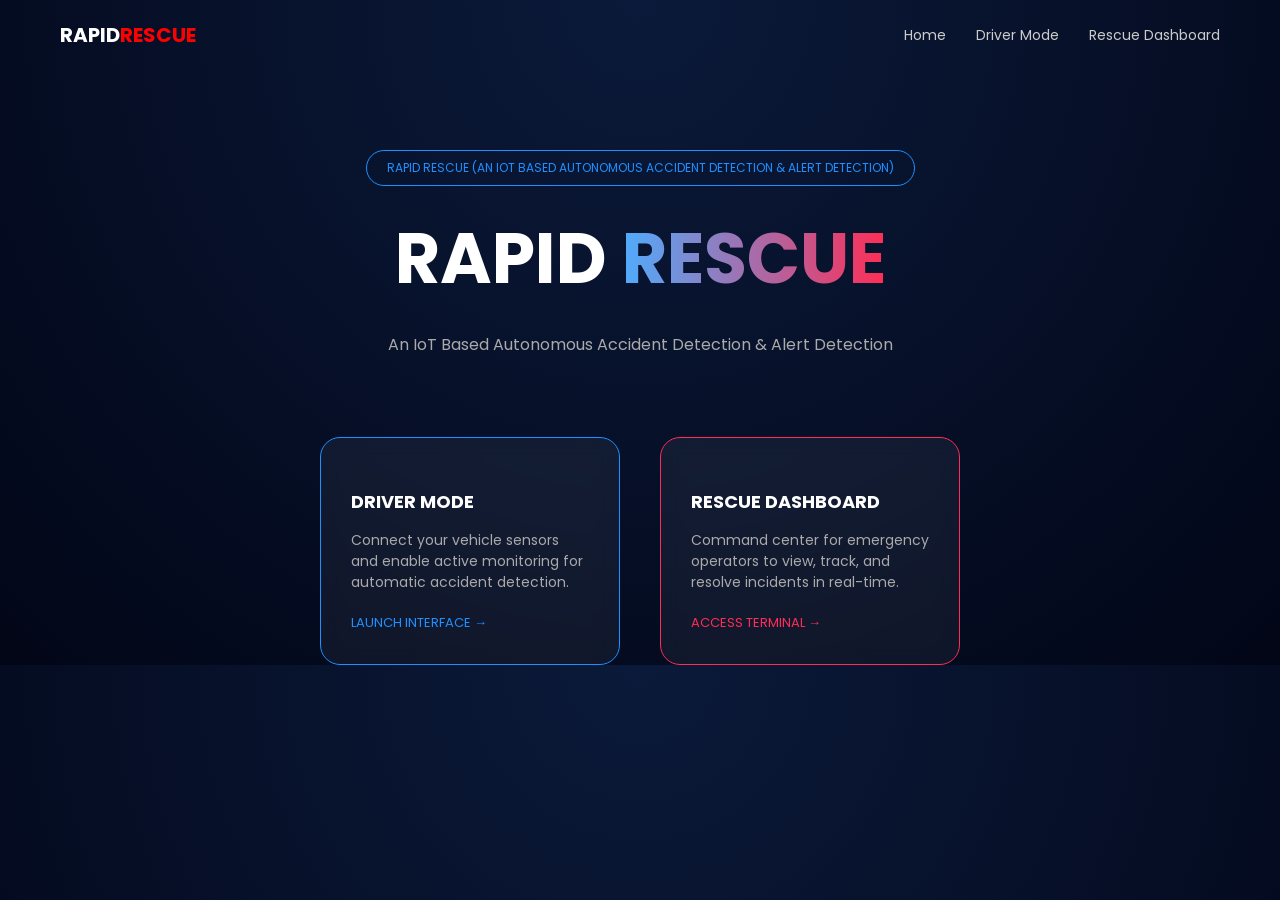
==== index.html @ c8e14a7a "Initial commit - Rapid Rescue" ====
<!DOCTYPE html>
<html>
<head>
  <title>Rapid Rescue</title>

  <!-- Google Font -->
  <link href="https://fonts.googleapis.com/css2?family=Poppins:wght@300;500;700&display=swap" rel="stylesheet">

  <style>

    * {
      margin: 0;
      padding: 0;
      box-sizing: border-box;
      font-family: 'Poppins', sans-serif;
    }

    body {
      background: radial-gradient(circle at top, #0b1a3a, #020617);
      color: white;
    }

    /* 🔥 NAVBAR */
    .navbar {
      display: flex;
      justify-content: space-between;
      align-items: center;
      padding: 20px 60px;
    }

    .logo {
      font-weight: 700;
      font-size: 20px;
    }

    .logo span {
      color: red;
    }

    .nav-links {
      display: flex;
      gap: 30px;
    }

    .nav-links a {
      text-decoration: none;
      color: #ccc;
      font-size: 14px;
    }

    .nav-links a:hover {
      color: white;
    }

    /* 🔥 HERO */
    .hero {
      text-align: center;
      margin-top: 80px;
    }

    .tag {
      border: 1px solid #1e90ff;
      display: inline-block;
      padding: 8px 20px;
      border-radius: 20px;
      font-size: 12px;
      color: #1e90ff;
      margin-bottom: 20px;
    }

    .title {
      font-size: 70px;
      font-weight: 700;
    }

    .gradient {
      background: linear-gradient(90deg, #4facfe, #ff2d55);
      -webkit-background-clip: text;
      color: transparent;
    }

    .subtitle {
      margin-top: 20px;
      color: #aaa;
      font-size: 16px;
    }

    /* 🔥 CARDS */
    .cards {
      display: flex;
      justify-content: center;
      gap: 40px;
      margin-top: 80px;
    }

    .card {
      width: 300px;
      padding: 30px;
      border-radius: 20px;
      backdrop-filter: blur(10px);
      background: rgba(255,255,255,0.05);
      border: 1px solid rgba(255,255,255,0.1);
      transition: 0.3s;
    }

    .card:hover {
      transform: translateY(-10px);
    }

    .card h3 {
      margin-top: 20px;
      font-size: 18px;
    }

    .card p {
      margin-top: 15px;
      color: #aaa;
      font-size: 14px;
    }

    .card a {
      display: inline-block;
      margin-top: 20px;
      text-decoration: none;
      font-size: 13px;
    }

    .blue {
      border: 1px solid #1e90ff;
    }

    .blue a {
      color: #1e90ff;
    }

    .red {
      border: 1px solid #ff2d55;
    }

    .red a {
      color: #ff2d55;
    }

  </style>
</head>

<body>

<!-- 🔥 NAVBAR -->
<div class="navbar">
  <div class="logo">RAPID<span>RESCUE</span></div>

  <div class="nav-links">
    <a href="#">Home</a>
    <a href="driver/driver.html">Driver Mode</a>
    <a href="rescue/rescue.html">Rescue Dashboard</a>
  </div>
</div>

<!-- 🔥 HERO -->
<div class="hero">

  <div class="tag">
    RAPID RESCUE (AN IOT BASED AUTONOMOUS ACCIDENT DETECTION & ALERT DETECTION)
  </div>

  <div class="title">
    RAPID <span class="gradient">RESCUE</span>
  </div>

  <div class="subtitle">
    An IoT Based Autonomous Accident Detection & Alert Detection
  </div>

</div>

<!-- 🔥 CARDS -->
<div class="cards">

  <div class="card blue">
    <h3>DRIVER MODE</h3>
    <p>
      Connect your vehicle sensors and enable active monitoring for automatic accident detection.
    </p>
    <a href="driver/driver.html">LAUNCH INTERFACE →</a>
  </div>

  <div class="card red">
    <h3>RESCUE DASHBOARD</h3>
    <p>
      Command center for emergency operators to view, track, and resolve incidents in real-time.
    </p>
    <a href="rescue/rescue.html">ACCESS TERMINAL →</a>
  </div>

</div>

</body>
</html>
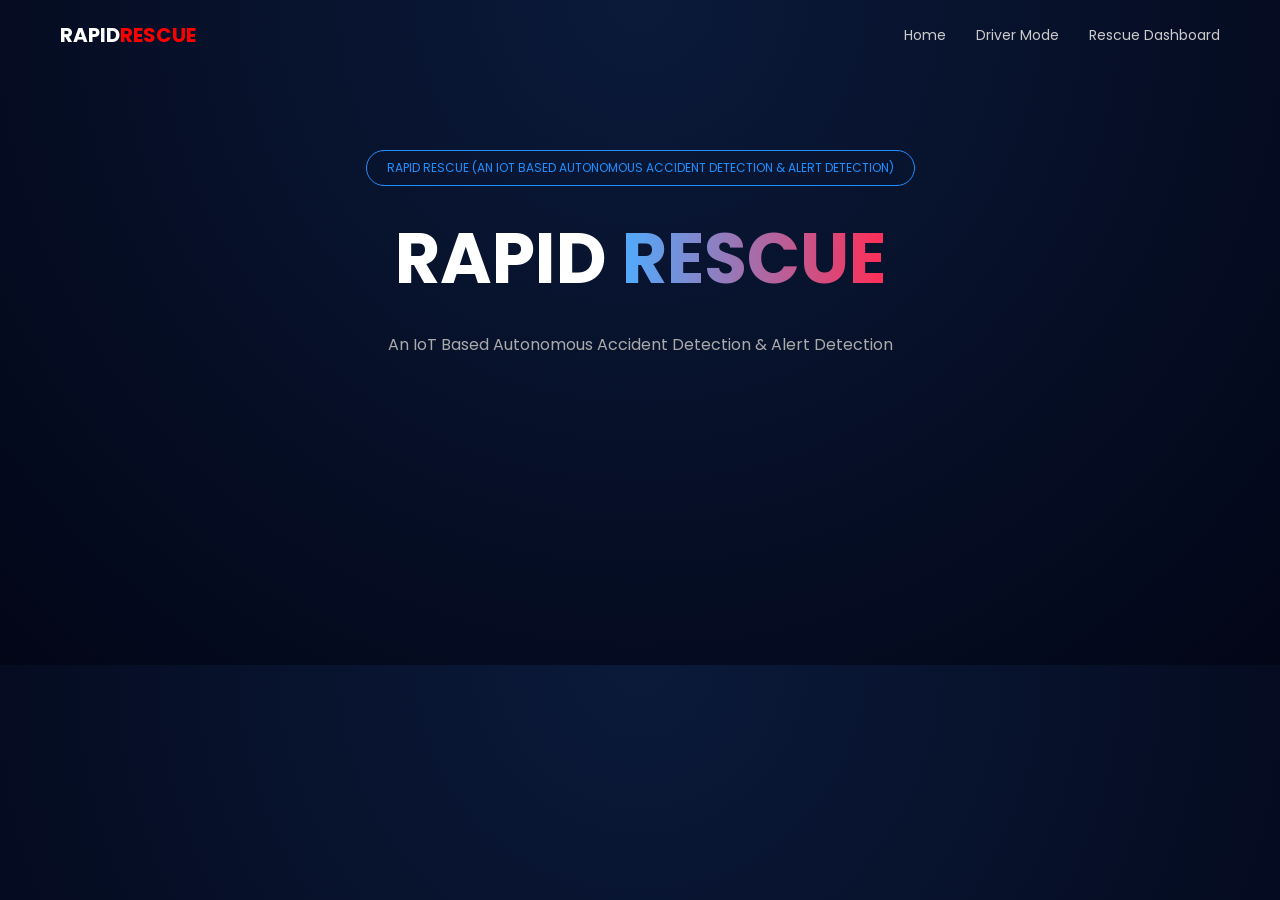
==== commit f2b03e71: "Improved UI and fixed bugs" ====
--- a/index.html
+++ b/index.html
@@ -3,7 +3,6 @@
 <head>
   <title>Rapid Rescue</title>
 
-  <!-- Google Font -->
   <link href="https://fonts.googleapis.com/css2?family=Poppins:wght@300;500;700&display=swap" rel="stylesheet">
 
   <style>
@@ -20,7 +19,6 @@
       color: white;
     }
 
-    /* 🔥 NAVBAR */
     .navbar {
       display: flex;
       justify-content: space-between;
@@ -52,10 +50,20 @@
       color: white;
     }
 
-    /* 🔥 HERO */
     .hero {
       text-align: center;
       margin-top: 80px;
+    }
+
+    .tag, .subtitle {
+      opacity: 0;
+      transform: translateY(20px);
+      transition: 0.6s ease;
+    }
+
+    .show {
+      opacity: 1;
+      transform: translateY(0);
     }
 
     .tag {
@@ -76,6 +84,7 @@
     .gradient {
       background: linear-gradient(90deg, #4facfe, #ff2d55);
       -webkit-background-clip: text;
+      background-clip: text;
       color: transparent;
     }
 
@@ -85,7 +94,6 @@
       font-size: 16px;
     }
 
-    /* 🔥 CARDS */
     .cards {
       display: flex;
       justify-content: center;
@@ -101,6 +109,8 @@
       background: rgba(255,255,255,0.05);
       border: 1px solid rgba(255,255,255,0.1);
       transition: 0.3s;
+      opacity: 0;
+      will-change: transform;
     }
 
     .card:hover {
@@ -141,12 +151,31 @@
       color: #ff2d55;
     }
 
+    /* 🔥 DROP + BOUNCE */
+    @keyframes dropBounce {
+      0% { transform: translateY(-300px); opacity: 0; }
+      60% { transform: translateY(30px); opacity: 1; }
+      80% { transform: translateY(-10px); }
+      100% { transform: translateY(0); }
+    }
+
+    /* 🔥 SHADOW IMPACT */
+    @keyframes shadowImpact {
+      0% { box-shadow: 0 0 0 rgba(0,0,0,0); }
+      50% { box-shadow: 0 25px 40px rgba(0,0,0,0.6); }
+      100% { box-shadow: 0 10px 20px rgba(0,0,0,0.3); }
+    }
+
+    .show-drop {
+      animation: dropBounce 0.9s ease forwards, shadowImpact 0.9s ease forwards;
+      opacity: 1 !important;
+    }
+
   </style>
 </head>
 
 <body>
 
-<!-- 🔥 NAVBAR -->
 <div class="navbar">
   <div class="logo">RAPID<span>RESCUE</span></div>
 
@@ -157,24 +186,23 @@
   </div>
 </div>
 
-<!-- 🔥 HERO -->
 <div class="hero">
 
-  <div class="tag">
+  <div class="tag" id="tag">
     RAPID RESCUE (AN IOT BASED AUTONOMOUS ACCIDENT DETECTION & ALERT DETECTION)
   </div>
 
   <div class="title">
-    RAPID <span class="gradient">RESCUE</span>
-  </div>
-
-  <div class="subtitle">
+    <span id="rapidText"></span>
+    <span class="gradient" id="rescueText"> RESCUE</span>
+  </div>
+
+  <div class="subtitle" id="subtitle">
     An IoT Based Autonomous Accident Detection & Alert Detection
   </div>
 
 </div>
 
-<!-- 🔥 CARDS -->
 <div class="cards">
 
   <div class="card blue">
@@ -195,5 +223,63 @@
 
 </div>
 
+<script>
+
+// RAPID animation
+const rapid = "RAPID";
+const rapidEl = document.getElementById("rapidText");
+
+rapid.split("").forEach((char, i) => {
+  const span = document.createElement("span");
+  span.innerText = char;
+  span.style.opacity = "0";
+  span.style.display = "inline-block";
+  span.style.transition = "0.2s ease";
+
+  rapidEl.appendChild(span);
+
+  setTimeout(() => {
+    span.style.opacity = "1";
+  }, i * 80);
+});
+
+const rapidTime = rapid.length * 80;
+
+// RESCUE animation
+const rescue = document.getElementById("rescueText");
+rescue.style.opacity = "0";
+
+setTimeout(() => {
+  rescue.style.opacity = "1";
+}, rapidTime + 200);
+
+// TAG + SUBTITLE
+setTimeout(() => {
+  document.getElementById("tag").classList.add("show");
+  document.getElementById("subtitle").classList.add("show");
+}, rapidTime + 700);
+
+// CARDS DROP + SHADOW IMPACT
+setTimeout(() => {
+  const cards = document.querySelectorAll(".card");
+
+  cards[0].classList.add("show-drop");
+
+  setTimeout(() => {
+    cards[1].classList.add("show-drop");
+  }, 200);
+
+  // LOCK FINAL STATE
+  setTimeout(() => {
+    cards.forEach(card => {
+      card.style.opacity = "1";
+      card.style.transform = "translateY(0)";
+    });
+  }, 1200);
+
+}, rapidTime + 1200);
+
+</script>
+
 </body>
 </html>
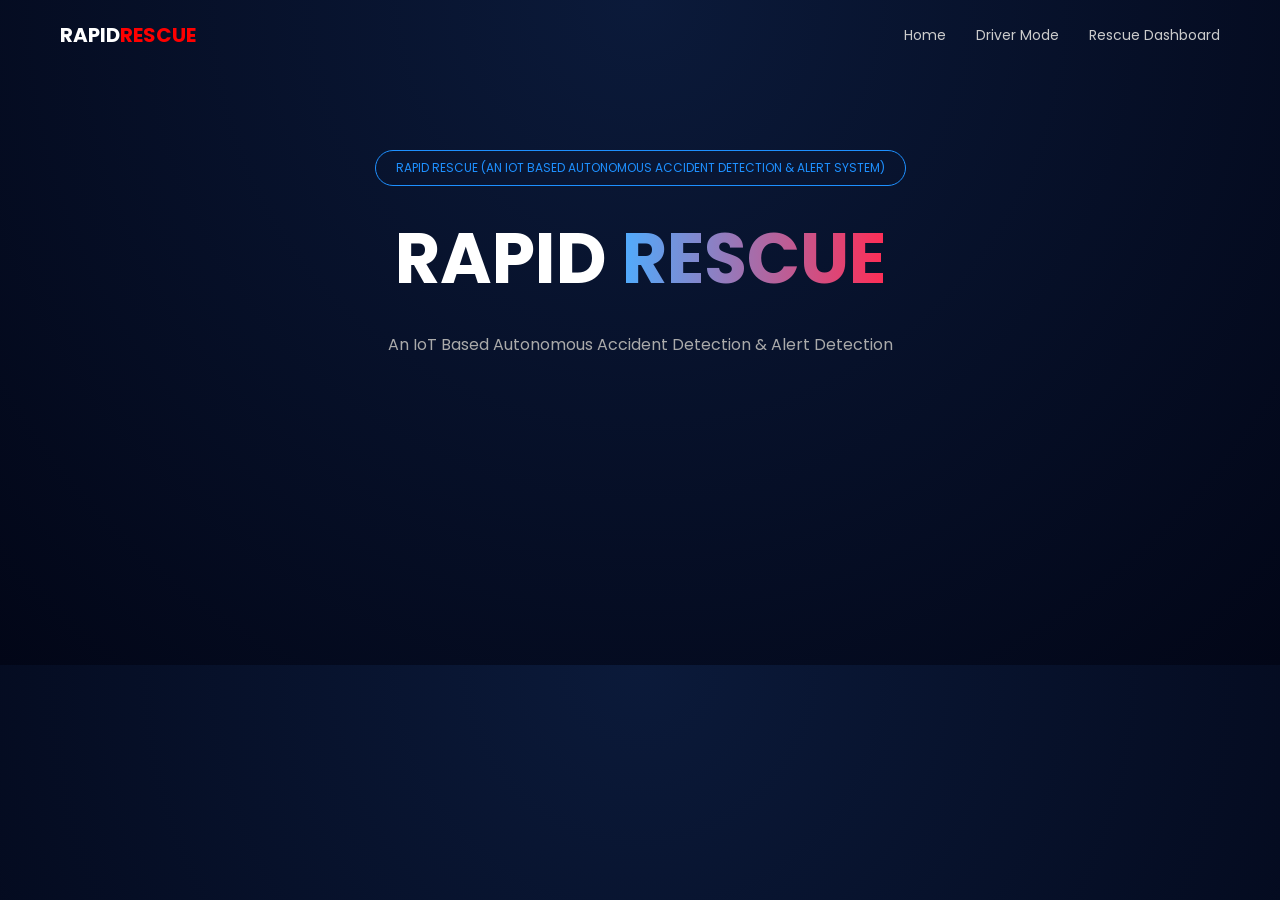
==== commit 51500dae: "Updated feature / UI / bug fix" ====
--- a/index.html
+++ b/index.html
@@ -189,7 +189,7 @@
 <div class="hero">
 
   <div class="tag" id="tag">
-    RAPID RESCUE (AN IOT BASED AUTONOMOUS ACCIDENT DETECTION & ALERT DETECTION)
+    RAPID RESCUE (AN IOT BASED AUTONOMOUS ACCIDENT DETECTION & ALERT SYSTEM)
   </div>
 
   <div class="title">
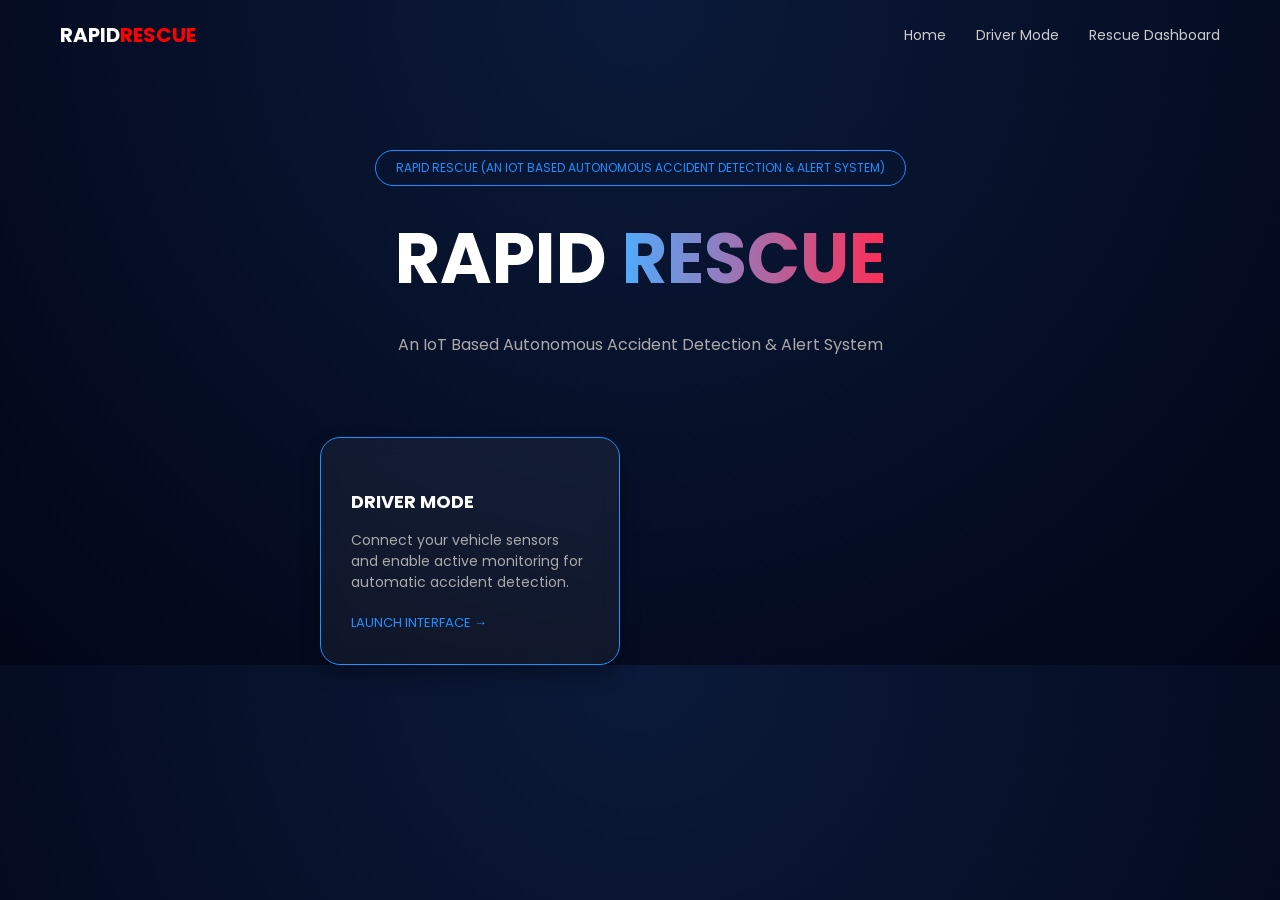
==== commit 8168188e: "Updated feature / UI / bug fix" ====
--- a/index.html
+++ b/index.html
@@ -198,7 +198,7 @@
   </div>
 
   <div class="subtitle" id="subtitle">
-    An IoT Based Autonomous Accident Detection & Alert Detection
+    An IoT Based Autonomous Accident Detection & Alert System
   </div>
 
 </div>
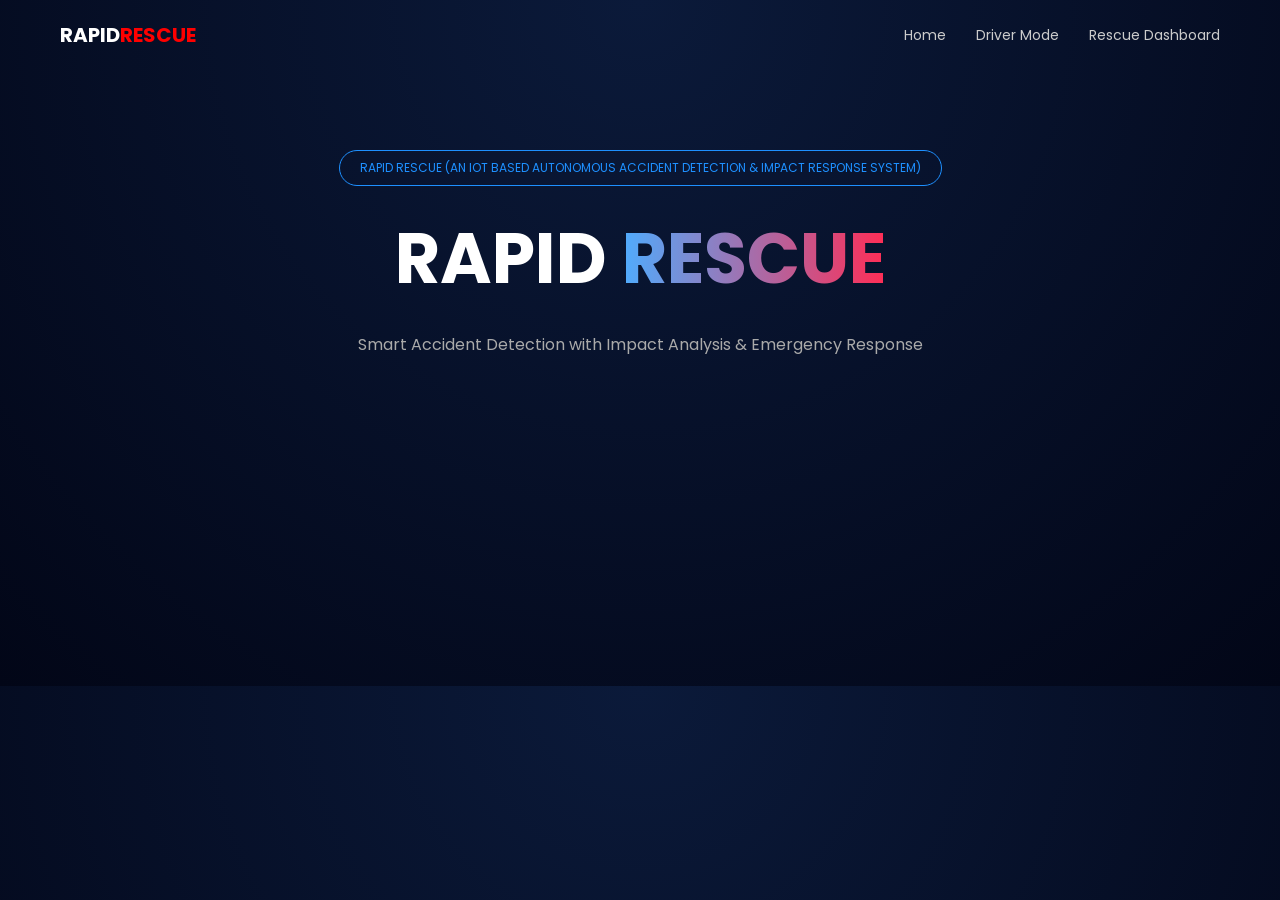
==== commit f351acc0: "Updated rescue dashboard, siren, analytics, crash speed logic" ====
--- a/index.html
+++ b/index.html
@@ -6,7 +6,6 @@
   <link href="https://fonts.googleapis.com/css2?family=Poppins:wght@300;500;700&display=swap" rel="stylesheet">
 
   <style>
-
     * {
       margin: 0;
       padding: 0;
@@ -151,7 +150,6 @@
       color: #ff2d55;
     }
 
-    /* 🔥 DROP + BOUNCE */
     @keyframes dropBounce {
       0% { transform: translateY(-300px); opacity: 0; }
       60% { transform: translateY(30px); opacity: 1; }
@@ -159,7 +157,6 @@
       100% { transform: translateY(0); }
     }
 
-    /* 🔥 SHADOW IMPACT */
     @keyframes shadowImpact {
       0% { box-shadow: 0 0 0 rgba(0,0,0,0); }
       50% { box-shadow: 0 25px 40px rgba(0,0,0,0.6); }
@@ -170,7 +167,6 @@
       animation: dropBounce 0.9s ease forwards, shadowImpact 0.9s ease forwards;
       opacity: 1 !important;
     }
-
   </style>
 </head>
 
@@ -189,7 +185,7 @@
 <div class="hero">
 
   <div class="tag" id="tag">
-    RAPID RESCUE (AN IOT BASED AUTONOMOUS ACCIDENT DETECTION & ALERT SYSTEM)
+    RAPID RESCUE (AN IOT BASED AUTONOMOUS ACCIDENT DETECTION & IMPACT RESPONSE SYSTEM)
   </div>
 
   <div class="title">
@@ -198,7 +194,7 @@
   </div>
 
   <div class="subtitle" id="subtitle">
-    An IoT Based Autonomous Accident Detection & Alert System
+    Smart Accident Detection with Impact Analysis & Emergency Response
   </div>
 
 </div>
@@ -208,7 +204,7 @@
   <div class="card blue">
     <h3>DRIVER MODE</h3>
     <p>
-      Connect your vehicle sensors and enable active monitoring for automatic accident detection.
+      Connect vehicle sensors and enable automatic accident detection with impact analysis.
     </p>
     <a href="driver/driver.html">LAUNCH INTERFACE →</a>
   </div>
@@ -216,7 +212,7 @@
   <div class="card red">
     <h3>RESCUE DASHBOARD</h3>
     <p>
-      Command center for emergency operators to view, track, and resolve incidents in real-time.
+      View accidents live, monitor impact level, and dispatch required rescue equipment instantly.
     </p>
     <a href="rescue/rescue.html">ACCESS TERMINAL →</a>
   </div>
@@ -224,8 +220,6 @@
 </div>
 
 <script>
-
-// RAPID animation
 const rapid = "RAPID";
 const rapidEl = document.getElementById("rapidText");
 
@@ -245,7 +239,6 @@
 
 const rapidTime = rapid.length * 80;
 
-// RESCUE animation
 const rescue = document.getElementById("rescueText");
 rescue.style.opacity = "0";
 
@@ -253,13 +246,11 @@
   rescue.style.opacity = "1";
 }, rapidTime + 200);
 
-// TAG + SUBTITLE
 setTimeout(() => {
   document.getElementById("tag").classList.add("show");
   document.getElementById("subtitle").classList.add("show");
 }, rapidTime + 700);
 
-// CARDS DROP + SHADOW IMPACT
 setTimeout(() => {
   const cards = document.querySelectorAll(".card");
 
@@ -269,7 +260,6 @@
     cards[1].classList.add("show-drop");
   }, 200);
 
-  // LOCK FINAL STATE
   setTimeout(() => {
     cards.forEach(card => {
       card.style.opacity = "1";
@@ -278,7 +268,6 @@
   }, 1200);
 
 }, rapidTime + 1200);
-
 </script>
 
 </body>
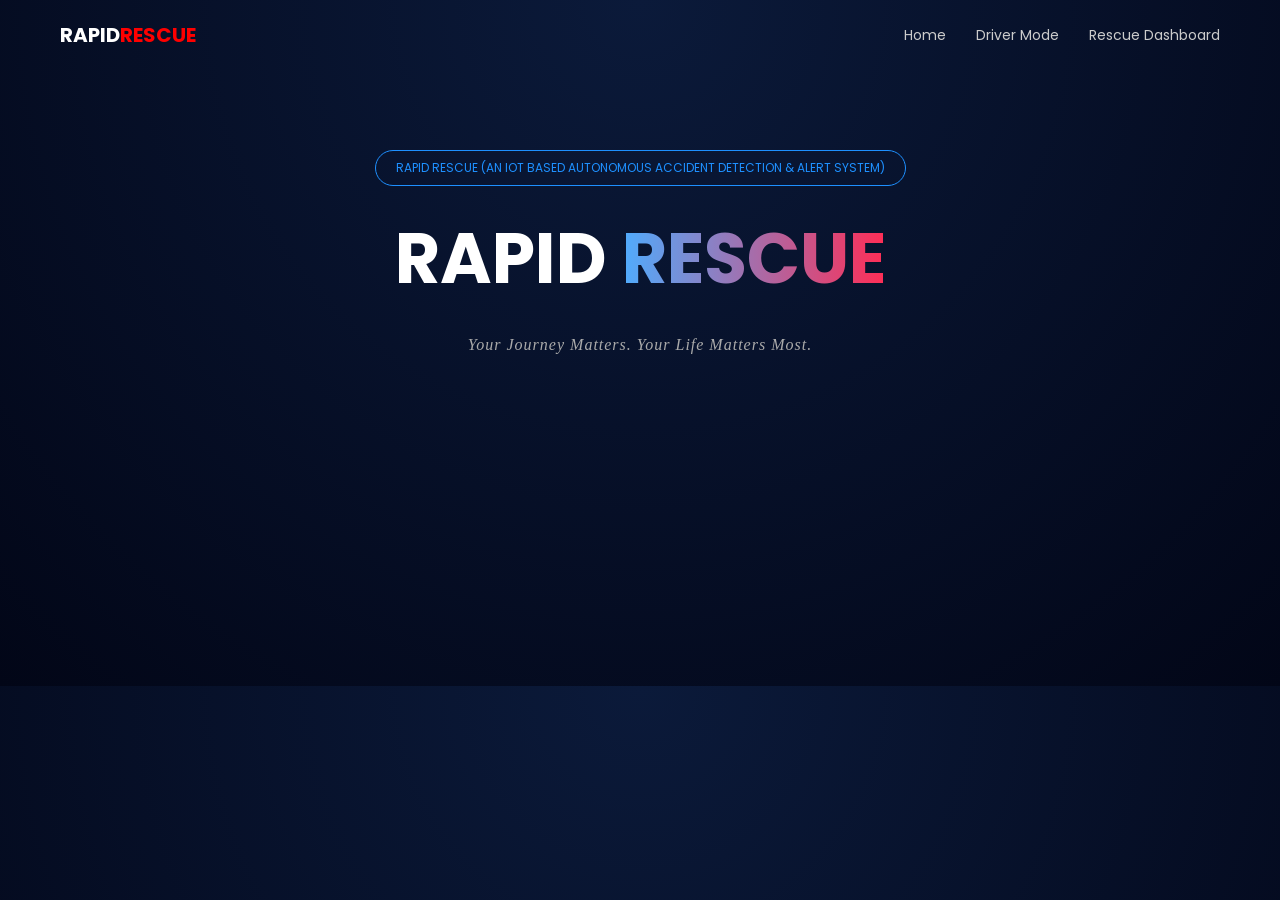
==== commit 72de6790: "UI improvements and bug fixes" ====
--- a/index.html
+++ b/index.html
@@ -185,7 +185,7 @@
 <div class="hero">
 
   <div class="tag" id="tag">
-    RAPID RESCUE (AN IOT BASED AUTONOMOUS ACCIDENT DETECTION & IMPACT RESPONSE SYSTEM)
+    RAPID RESCUE (AN IOT BASED AUTONOMOUS ACCIDENT DETECTION & ALERT SYSTEM)
   </div>
 
   <div class="title">
@@ -193,10 +193,11 @@
     <span class="gradient" id="rescueText"> RESCUE</span>
   </div>
 
-  <div class="subtitle" id="subtitle">
-    Smart Accident Detection with Impact Analysis & Emergency Response
-  </div>
-
+ <div class="subtitle" id="subtitle">
+  <span style="font-family:'Georgia',serif; font-style:italic; letter-spacing:1px;">
+    Your Journey Matters. Your Life Matters Most.
+  </span>
+</div>
 </div>
 
 <div class="cards">
@@ -206,6 +207,8 @@
     <p>
       Connect vehicle sensors and enable automatic accident detection with impact analysis.
     </p>
+    <p></p>
+    <p></p>
     <a href="driver/driver.html">LAUNCH INTERFACE →</a>
   </div>
 
